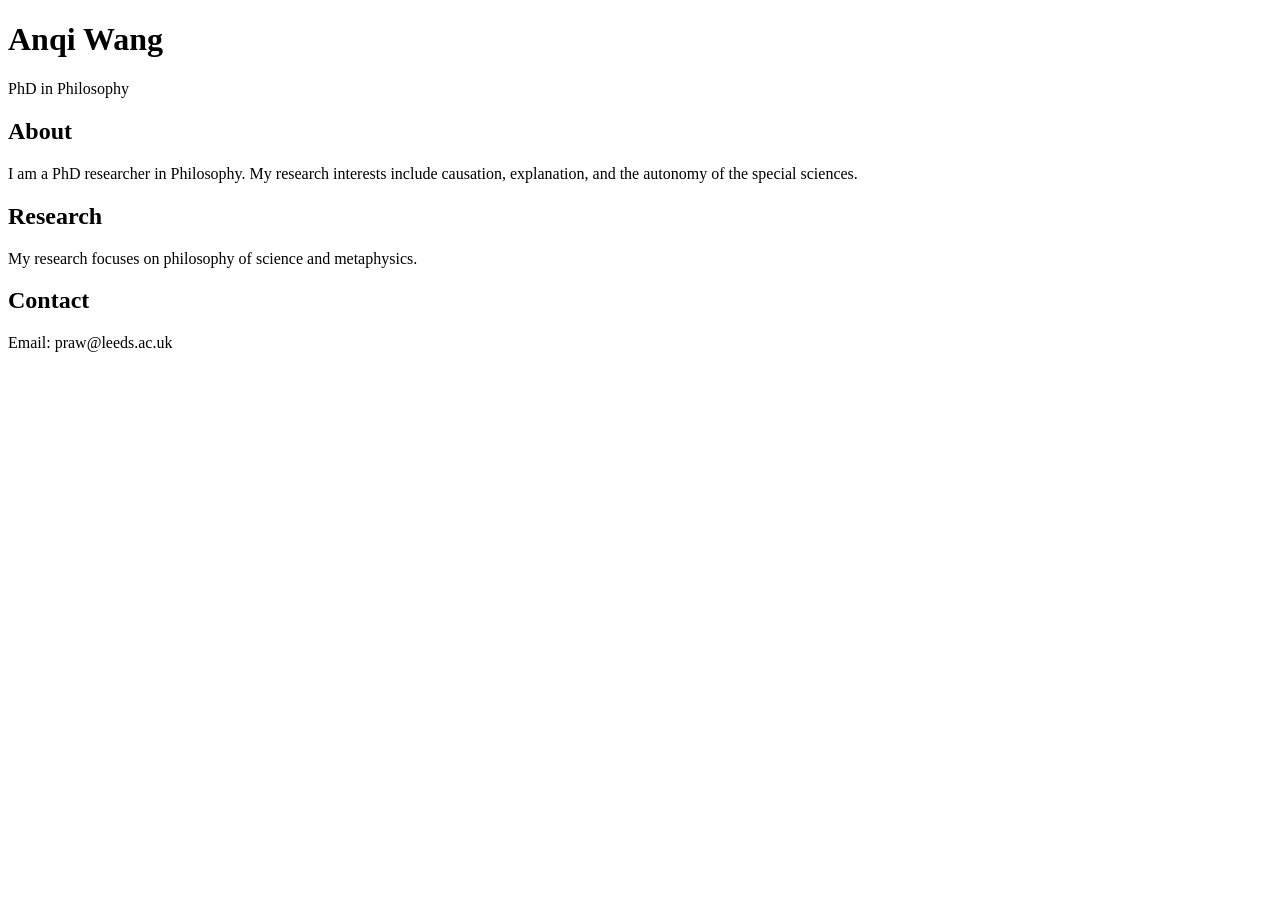
==== index.html @ f486de0d "Create index.html" ====
<!DOCTYPE html>
<html lang="en">
<head>
    <meta charset="UTF-8">
    <meta name="viewport" content="width=device-width, initial-scale=1.0">
    <title>Anqi Wang</title>
</head>

<body>

    <h1>Anqi Wang</h1>

    <p>
        PhD in Philosophy
    </p>

    <h2>About</h2>

    <p>
        I am a PhD researcher in Philosophy.
        My research interests include causation, explanation,
        and the autonomy of the special sciences.
    </p>

    <h2>Research</h2>

    <p>
        My research focuses on philosophy of science and metaphysics.
    </p>

    <h2>Contact</h2>

    <p>
        Email: praw@leeds.ac.uk
    </p>

</body>
</html>
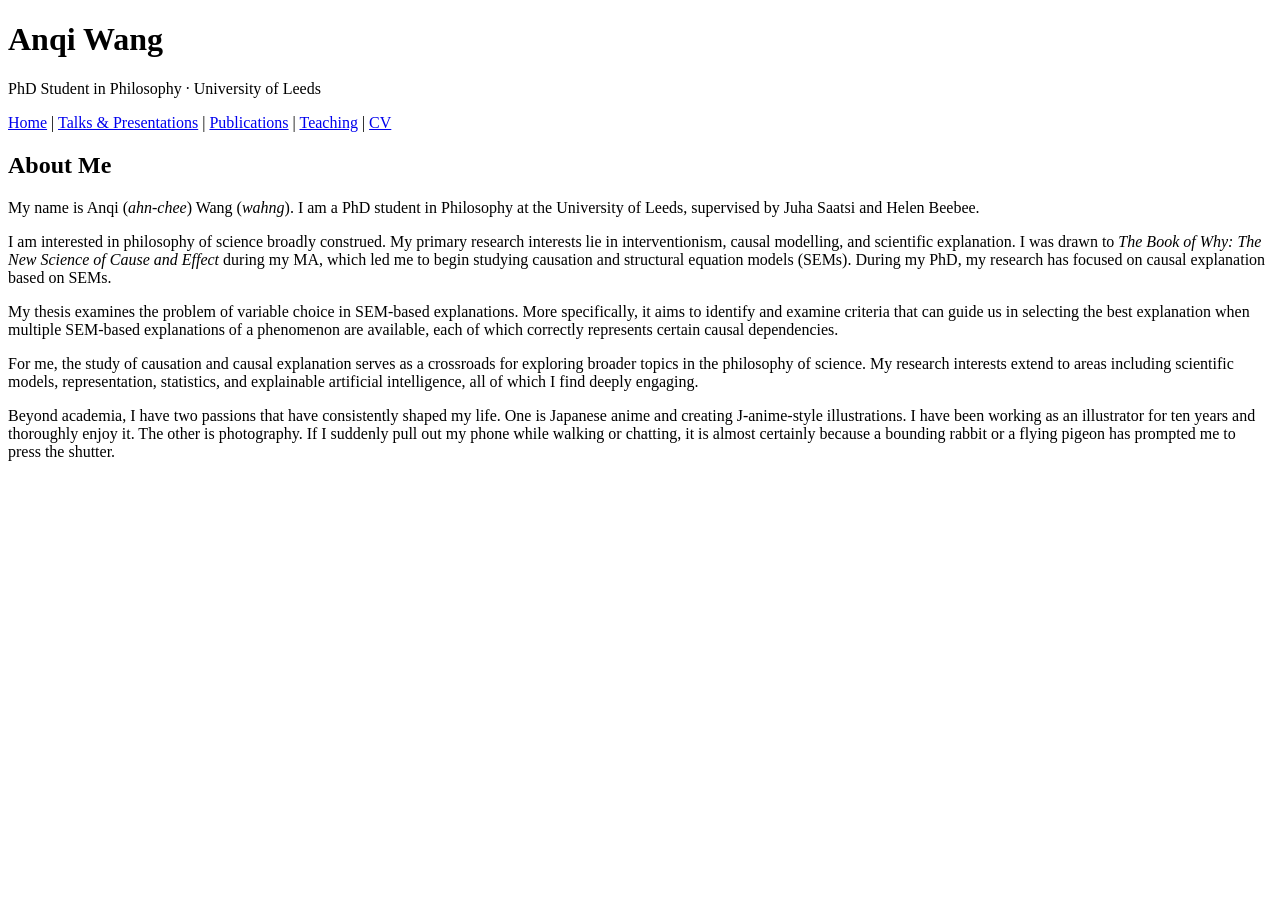
==== commit 965547f8: "Update index.html" ====
--- a/index.html
+++ b/index.html
@@ -3,36 +3,71 @@
 <head>
     <meta charset="UTF-8">
     <meta name="viewport" content="width=device-width, initial-scale=1.0">
-    <title>Anqi Wang</title>
+    <title>Anqi Wang | Philosophy</title>
 </head>
 
 <body>
 
-    <h1>Anqi Wang</h1>
+    <header>
+        <h1>Anqi Wang</h1>
+        <p>PhD Student in Philosophy · University of Leeds</p>
 
-    <p>
-        PhD in Philosophy
-    </p>
+        <nav>
+            <a href="index.html">Home</a> |
+            <a href="talks.html">Talks & Presentations</a> |
+            <a href="publications.html">Publications</a> |
+            <a href="teaching.html">Teaching</a> |
+            <a href="cv.html">CV</a>
+        </nav>
+    </header>
 
-    <h2>About</h2>
+    <main>
 
-    <p>
-        I am a PhD researcher in Philosophy.
-        My research interests include causation, explanation,
-        and the autonomy of the special sciences.
-    </p>
+        <h2>About Me</h2>
 
-    <h2>Research</h2>
+        <p>
+            My name is Anqi (<em>ahn-chee</em>) Wang (<em>wahng</em>).
+            I am a PhD student in Philosophy at the University of Leeds,
+            supervised by Juha Saatsi and Helen Beebee.
+        </p>
 
-    <p>
-        My research focuses on philosophy of science and metaphysics.
-    </p>
+        <p>
+            I am interested in philosophy of science broadly construed.
+            My primary research interests lie in interventionism, causal
+            modelling, and scientific explanation. I was drawn to
+            <em>The Book of Why: The New Science of Cause and Effect</em>
+            during my MA, which led me to begin studying causation and
+            structural equation models (SEMs). During my PhD, my research
+            has focused on causal explanation based on SEMs.
+        </p>
 
-    <h2>Contact</h2>
+        <p>
+            My thesis examines the problem of variable choice in SEM-based
+            explanations. More specifically, it aims to identify and examine
+            criteria that can guide us in selecting the best explanation when
+            multiple SEM-based explanations of a phenomenon are available,
+            each of which correctly represents certain causal dependencies.
+        </p>
 
-    <p>
-        Email: praw@leeds.ac.uk
-    </p>
+        <p>
+            For me, the study of causation and causal explanation serves as
+            a crossroads for exploring broader topics in the philosophy of
+            science. My research interests extend to areas including
+            scientific models, representation, statistics, and explainable
+            artificial intelligence, all of which I find deeply engaging.
+        </p>
+
+        <p>
+            Beyond academia, I have two passions that have consistently
+            shaped my life. One is Japanese anime and creating J-anime-style
+            illustrations. I have been working as an illustrator for ten
+            years and thoroughly enjoy it. The other is photography. If I
+            suddenly pull out my phone while walking or chatting, it is
+            almost certainly because a bounding rabbit or a flying pigeon
+            has prompted me to press the shutter.
+        </p>
+
+    </main>
 
 </body>
 </html>
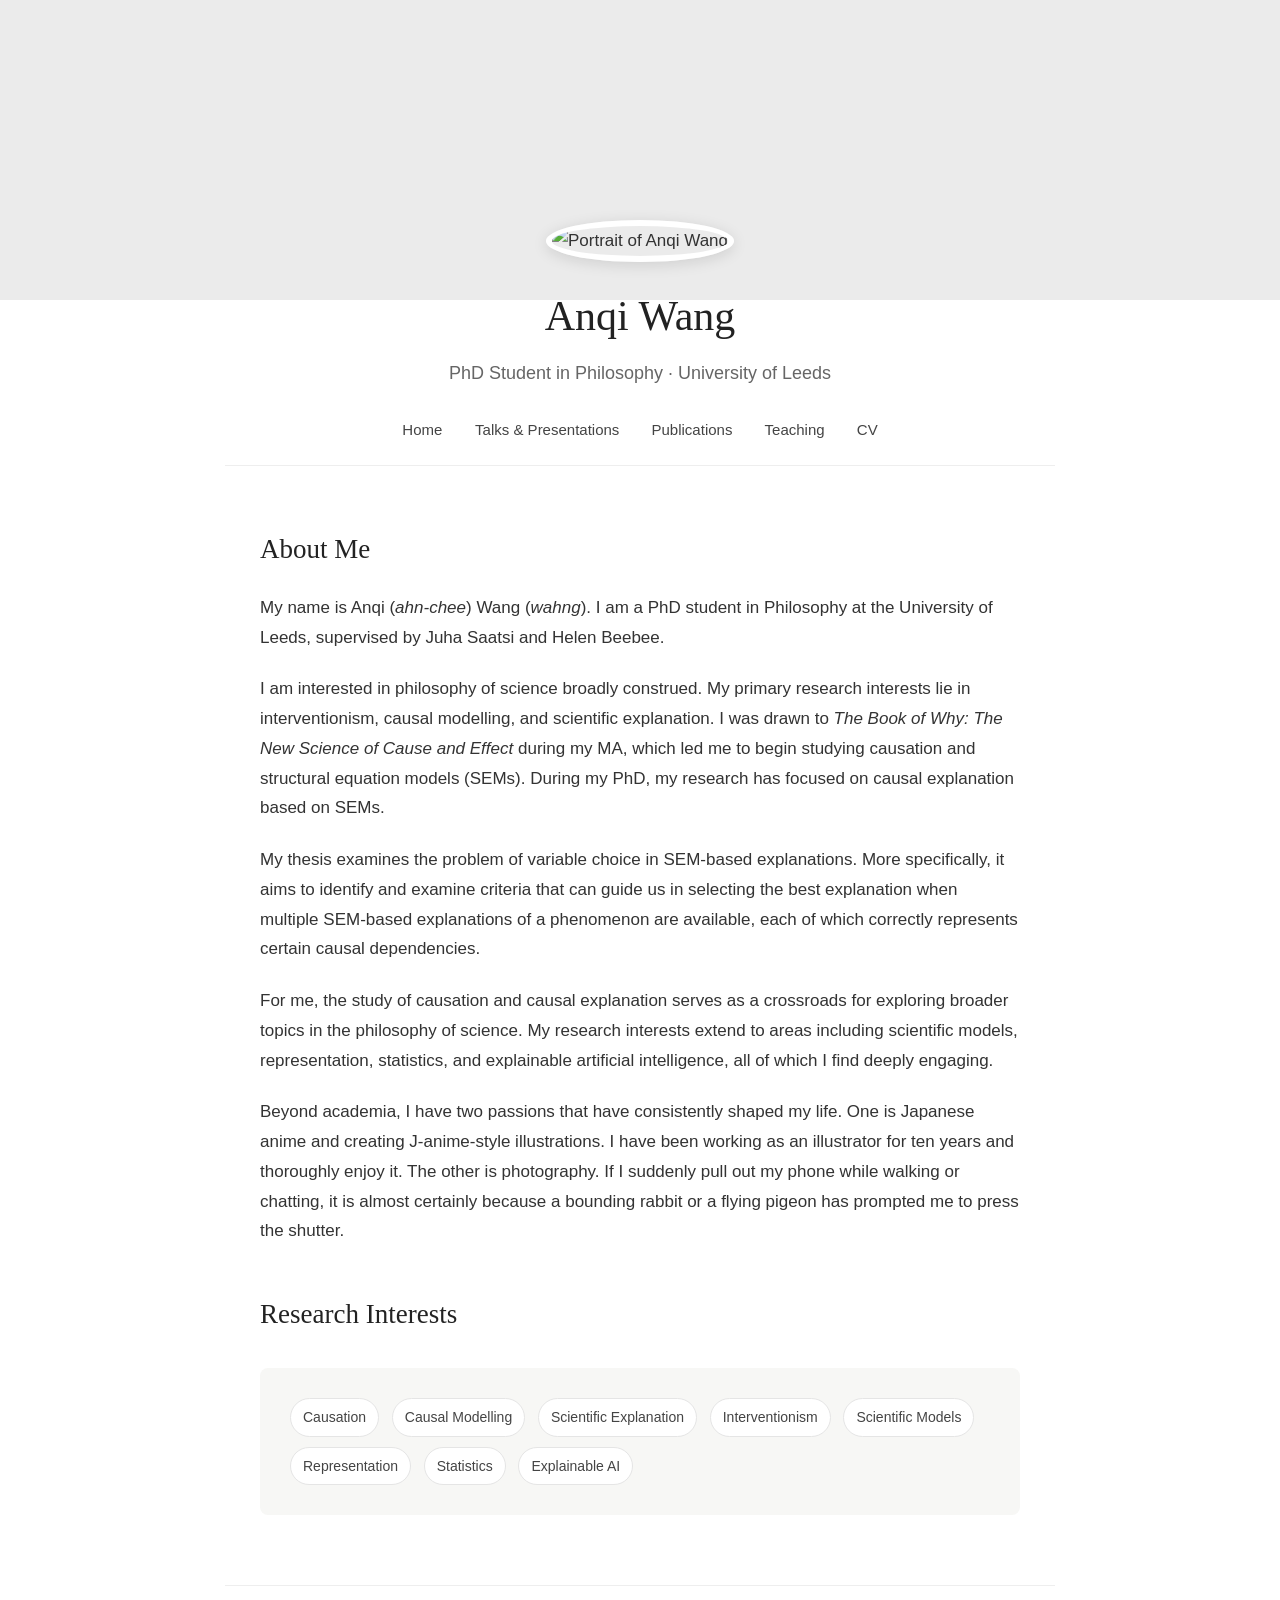
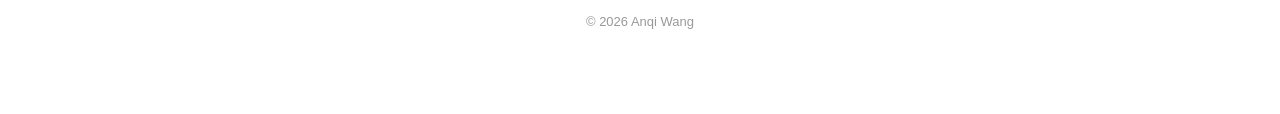
==== commit f2f0350f: "index.html" ====
--- a/index.html
+++ b/index.html
@@ -1,73 +1,159 @@
 <!DOCTYPE html>
 <html lang="en">
+
 <head>
+
     <meta charset="UTF-8">
-    <meta name="viewport" content="width=device-width, initial-scale=1.0">
+
+    <meta name="viewport"
+          content="width=device-width, initial-scale=1.0">
+
     <title>Anqi Wang | Philosophy</title>
+
+    <link rel="stylesheet" href="style.css">
+
 </head>
+
 
 <body>
 
-    <header>
-        <h1>Anqi Wang</h1>
-        <p>PhD Student in Philosophy · University of Leeds</p>
+    <!-- Cover image -->
+    <div class="cover"></div>
 
+
+    <div class="container">
+
+        <!-- Profile -->
+        <section class="profile">
+
+            <img
+                src="images/profile.jpg"
+                alt="Portrait of Anqi Wang"
+                class="profile-photo"
+            >
+
+            <h1>Anqi Wang</h1>
+
+            <div class="subtitle">
+                PhD Student in Philosophy · University of Leeds
+            </div>
+
+        </section>
+
+
+        <!-- Navigation -->
         <nav>
-            <a href="index.html">Home</a> |
-            <a href="talks.html">Talks & Presentations</a> |
-            <a href="publications.html">Publications</a> |
-            <a href="teaching.html">Teaching</a> |
-            <a href="cv.html">CV</a>
+
+            <a href="index.html">Home</a>
+
+            <a href="talks.html">
+                Talks &amp; Presentations
+            </a>
+
+            <a href="publications.html">
+                Publications
+            </a>
+
+            <a href="teaching.html">
+                Teaching
+            </a>
+
+            <a href="cv.html">
+                CV
+            </a>
+
         </nav>
-    </header>
 
-    <main>
 
-        <h2>About Me</h2>
+        <!-- Main content -->
+        <main>
 
-        <p>
-            My name is Anqi (<em>ahn-chee</em>) Wang (<em>wahng</em>).
-            I am a PhD student in Philosophy at the University of Leeds,
-            supervised by Juha Saatsi and Helen Beebee.
-        </p>
+            <h2>About Me</h2>
 
-        <p>
-            I am interested in philosophy of science broadly construed.
-            My primary research interests lie in interventionism, causal
-            modelling, and scientific explanation. I was drawn to
-            <em>The Book of Why: The New Science of Cause and Effect</em>
-            during my MA, which led me to begin studying causation and
-            structural equation models (SEMs). During my PhD, my research
-            has focused on causal explanation based on SEMs.
-        </p>
+            <p>
+                My name is Anqi (<em>ahn-chee</em>) Wang
+                (<em>wahng</em>). I am a PhD student in Philosophy
+                at the University of Leeds, supervised by Juha Saatsi
+                and Helen Beebee.
+            </p>
 
-        <p>
-            My thesis examines the problem of variable choice in SEM-based
-            explanations. More specifically, it aims to identify and examine
-            criteria that can guide us in selecting the best explanation when
-            multiple SEM-based explanations of a phenomenon are available,
-            each of which correctly represents certain causal dependencies.
-        </p>
 
-        <p>
-            For me, the study of causation and causal explanation serves as
-            a crossroads for exploring broader topics in the philosophy of
-            science. My research interests extend to areas including
-            scientific models, representation, statistics, and explainable
-            artificial intelligence, all of which I find deeply engaging.
-        </p>
+            <p>
+                I am interested in philosophy of science broadly construed.
+                My primary research interests lie in interventionism,
+                causal modelling, and scientific explanation. I was drawn
+                to <em>The Book of Why: The New Science of Cause and Effect</em>
+                during my MA, which led me to begin studying causation and
+                structural equation models (SEMs). During my PhD, my research
+                has focused on causal explanation based on SEMs.
+            </p>
 
-        <p>
-            Beyond academia, I have two passions that have consistently
-            shaped my life. One is Japanese anime and creating J-anime-style
-            illustrations. I have been working as an illustrator for ten
-            years and thoroughly enjoy it. The other is photography. If I
-            suddenly pull out my phone while walking or chatting, it is
-            almost certainly because a bounding rabbit or a flying pigeon
-            has prompted me to press the shutter.
-        </p>
 
-    </main>
+            <p>
+                My thesis examines the problem of variable choice in
+                SEM-based explanations. More specifically, it aims to
+                identify and examine criteria that can guide us in selecting
+                the best explanation when multiple SEM-based explanations
+                of a phenomenon are available, each of which correctly
+                represents certain causal dependencies.
+            </p>
+
+
+            <p>
+                For me, the study of causation and causal explanation
+                serves as a crossroads for exploring broader topics in the
+                philosophy of science. My research interests extend to areas
+                including scientific models, representation, statistics,
+                and explainable artificial intelligence, all of which I find
+                deeply engaging.
+            </p>
+
+
+            <p>
+                Beyond academia, I have two passions that have consistently
+                shaped my life. One is Japanese anime and creating
+                J-anime-style illustrations. I have been working as an
+                illustrator for ten years and thoroughly enjoy it.
+                The other is photography. If I suddenly pull out my phone
+                while walking or chatting, it is almost certainly because
+                a bounding rabbit or a flying pigeon has prompted me to
+                press the shutter.
+            </p>
+
+
+            <h2>Research Interests</h2>
+
+            <div class="research-interests">
+
+                <span>Causation</span>
+
+                <span>Causal Modelling</span>
+
+                <span>Scientific Explanation</span>
+
+                <span>Interventionism</span>
+
+                <span>Scientific Models</span>
+
+                <span>Representation</span>
+
+                <span>Statistics</span>
+
+                <span>Explainable AI</span>
+
+            </div>
+
+        </main>
+
+
+        <footer>
+
+            © 2026 Anqi Wang
+
+        </footer>
+
+    </div>
 
 </body>
+
 </html>
--- a/style.css
+++ b/style.css
@@ -0,0 +1,219 @@
+/* =========================
+   General
+   ========================= */
+
+* {
+    box-sizing: border-box;
+}
+
+body {
+    margin: 0;
+    background-color: #ffffff;
+    color: #333333;
+    font-family: -apple-system, BlinkMacSystemFont, "Segoe UI",
+                 Helvetica, Arial, sans-serif;
+    line-height: 1.75;
+    font-size: 17px;
+}
+
+/* =========================
+   Cover
+   ========================= */
+
+.cover {
+    width: 100%;
+    height: 300px;
+
+    background-image: url("images/cover.jpg");
+    background-size: cover;
+    background-position: center;
+
+    position: relative;
+}
+
+/* A subtle overlay makes text/images easier to read */
+.cover::after {
+    content: "";
+    position: absolute;
+    inset: 0;
+    background: rgba(0, 0, 0, 0.08);
+}
+
+/* =========================
+   Main container
+   ========================= */
+
+.container {
+    max-width: 900px;
+    margin: 0 auto;
+    padding: 0 35px 80px 35px;
+}
+
+/* =========================
+   Profile
+   ========================= */
+
+.profile {
+    text-align: center;
+    margin-top: -80px;
+    position: relative;
+    z-index: 2;
+}
+
+.profile-photo {
+    width: 150px;
+    height: 150px;
+
+    object-fit: cover;
+
+    border-radius: 50%;
+
+    border: 6px solid white;
+
+    box-shadow: 0 3px 15px rgba(0, 0, 0, 0.12);
+}
+
+.profile h1 {
+    font-family: Georgia, "Times New Roman", serif;
+    font-size: 42px;
+    font-weight: 500;
+    margin: 18px 0 5px 0;
+    color: #222222;
+}
+
+.subtitle {
+    font-size: 18px;
+    color: #666666;
+    margin-bottom: 25px;
+}
+
+/* =========================
+   Navigation
+   ========================= */
+
+nav {
+    text-align: center;
+    margin: 25px 0 60px 0;
+    padding-bottom: 20px;
+    border-bottom: 1px solid #eeeeee;
+}
+
+nav a {
+    color: #444444;
+    text-decoration: none;
+    margin: 0 14px;
+    font-size: 15px;
+    font-weight: 500;
+}
+
+nav a:hover {
+    color: #315f8c;
+}
+
+/* =========================
+   Content
+   ========================= */
+
+main {
+    max-width: 760px;
+    margin: 0 auto;
+}
+
+h2 {
+    font-family: Georgia, "Times New Roman", serif;
+    font-size: 27px;
+    font-weight: 500;
+    color: #222222;
+
+    margin-top: 45px;
+    margin-bottom: 20px;
+}
+
+p {
+    margin-bottom: 22px;
+}
+
+em {
+    font-style: italic;
+}
+
+/* =========================
+   Research interests
+   ========================= */
+
+.research-interests {
+    margin: 30px 0;
+    padding: 25px 30px;
+
+    background-color: #f7f7f5;
+
+    border-radius: 8px;
+
+    color: #444444;
+}
+
+.research-interests span {
+    display: inline-block;
+    margin: 5px 8px 5px 0;
+
+    padding: 6px 12px;
+
+    background-color: white;
+
+    border: 1px solid #e5e5e5;
+
+    border-radius: 20px;
+
+    font-size: 14px;
+}
+
+/* =========================
+   Footer
+   ========================= */
+
+footer {
+    text-align: center;
+    color: #999999;
+    font-size: 13px;
+    margin-top: 70px;
+    padding-top: 25px;
+    border-top: 1px solid #eeeeee;
+}
+
+/* =========================
+   Mobile
+   ========================= */
+
+@media (max-width: 650px) {
+
+    .cover {
+        height: 220px;
+    }
+
+    .container {
+        padding-left: 20px;
+        padding-right: 20px;
+    }
+
+    .profile {
+        margin-top: -60px;
+    }
+
+    .profile-photo {
+        width: 120px;
+        height: 120px;
+    }
+
+    .profile h1 {
+        font-size: 34px;
+    }
+
+    nav a {
+        display: inline-block;
+        margin: 5px 8px;
+    }
+
+    body {
+        font-size: 16px;
+    }
+}
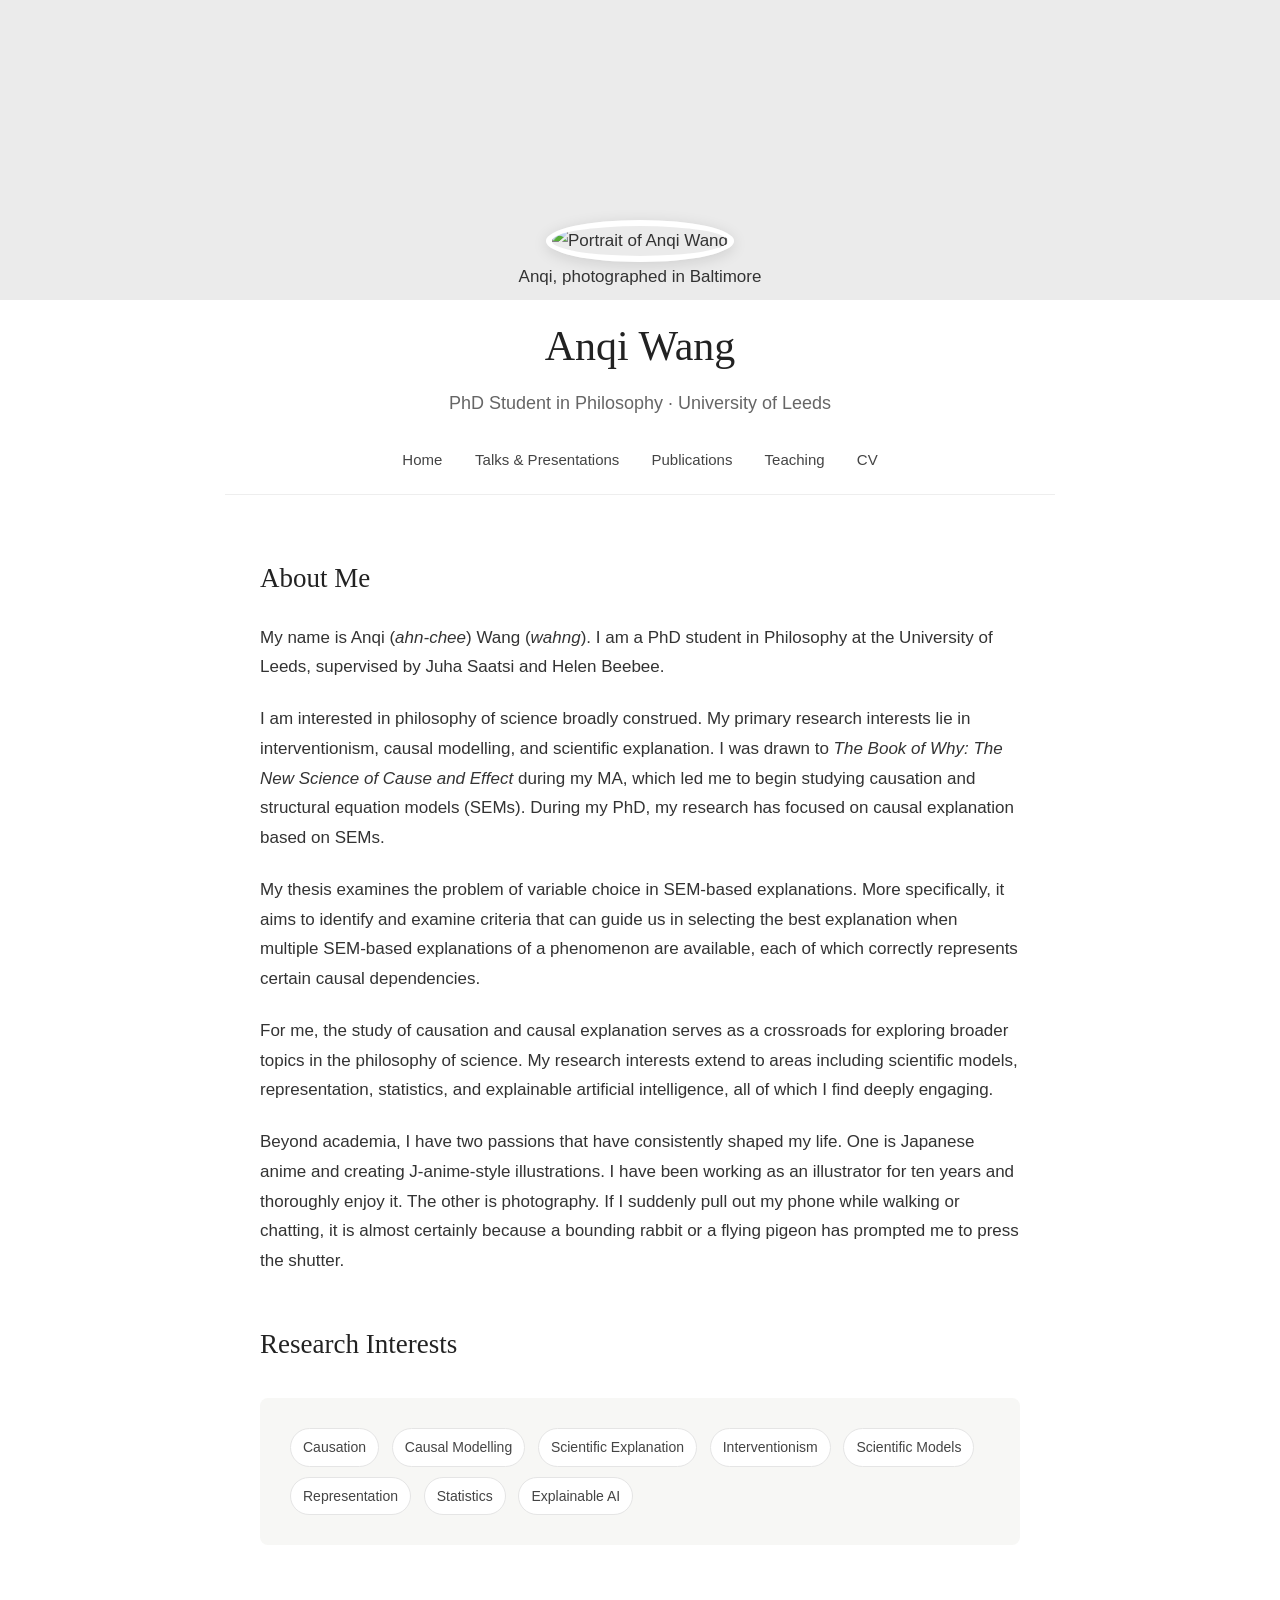
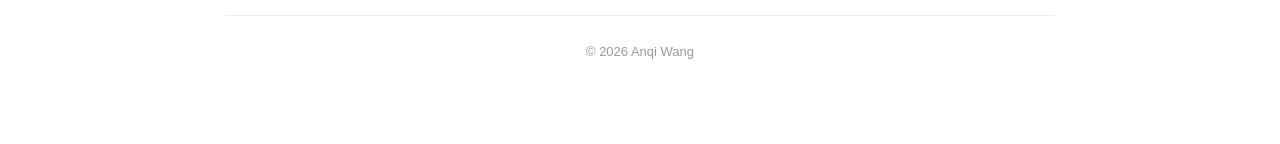
==== commit 73af1e0a: "index.html" ====
--- a/index.html
+++ b/index.html
@@ -31,7 +31,9 @@
                 alt="Portrait of Anqi Wang"
                 class="profile-photo"
             >
-
+<div class="photo-caption">
+    Anqi, photographed in Baltimore
+</div>
             <h1>Anqi Wang</h1>
 
             <div class="subtitle">
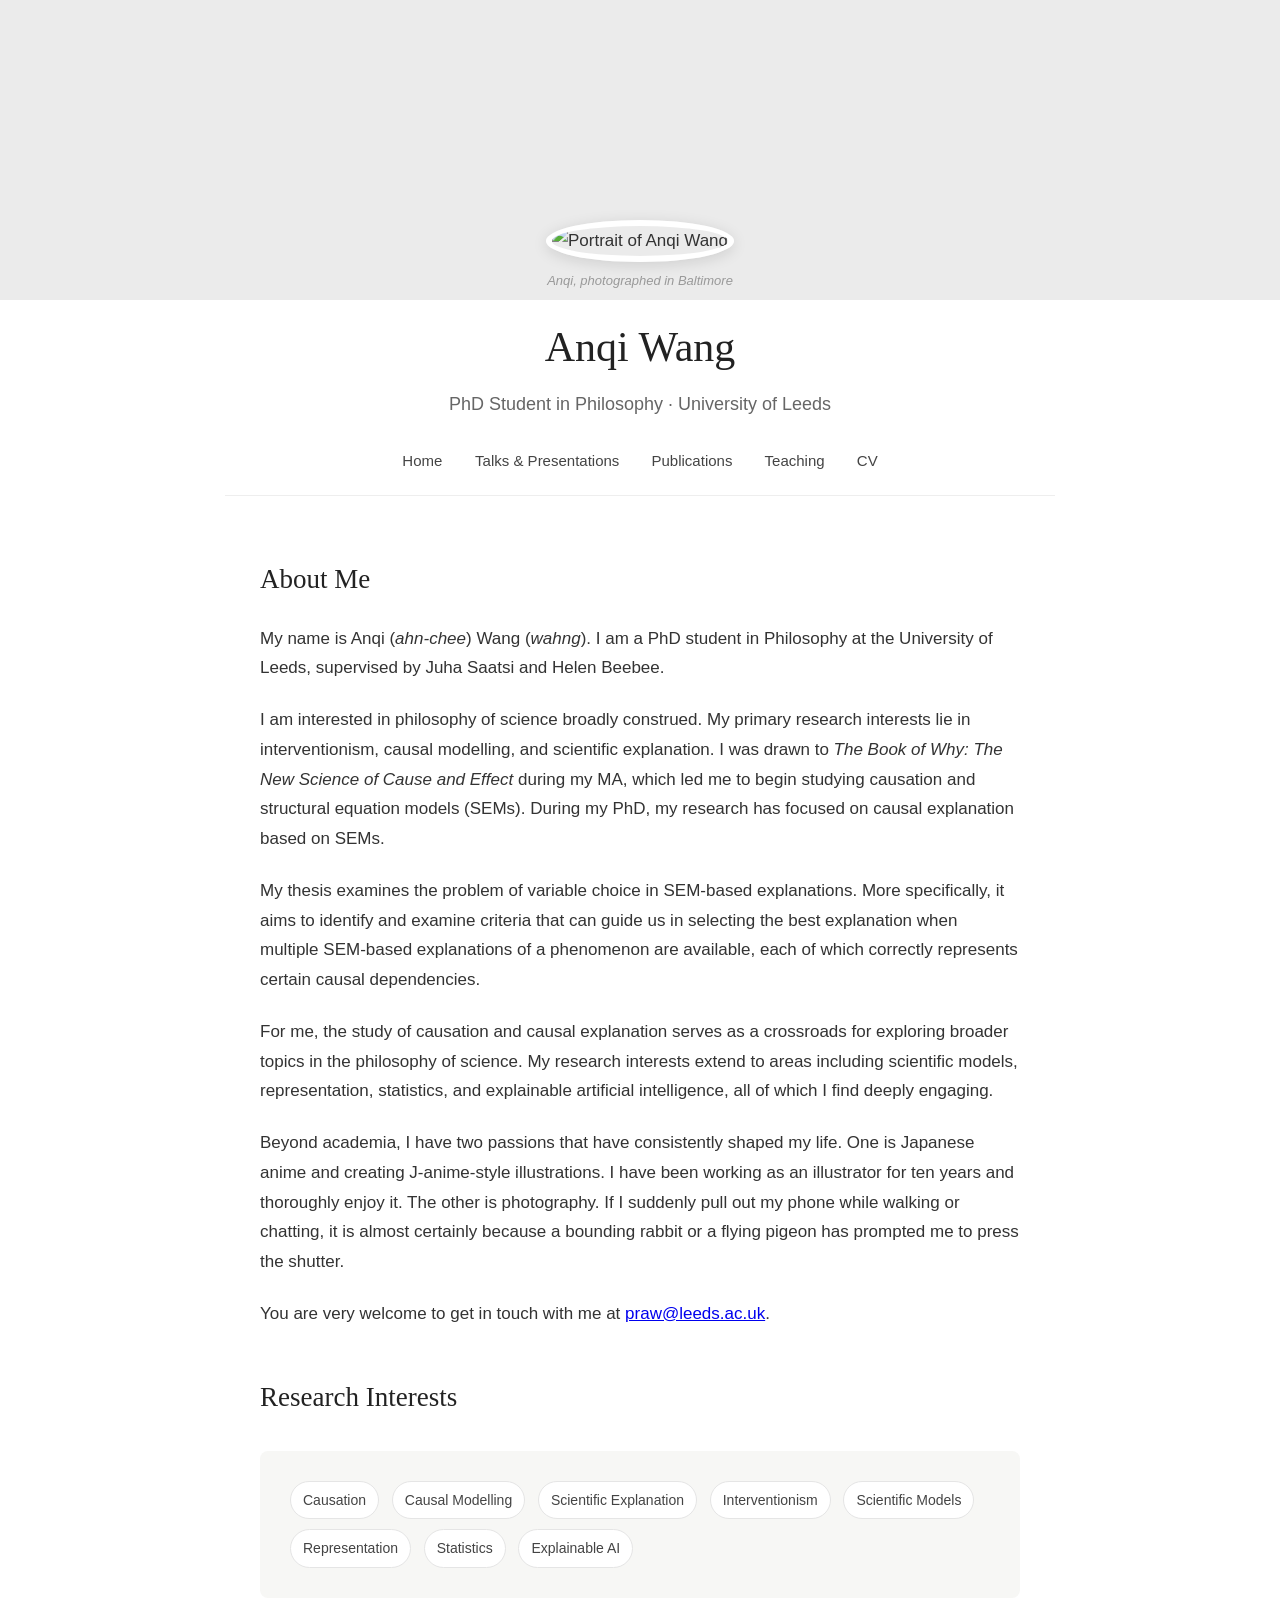
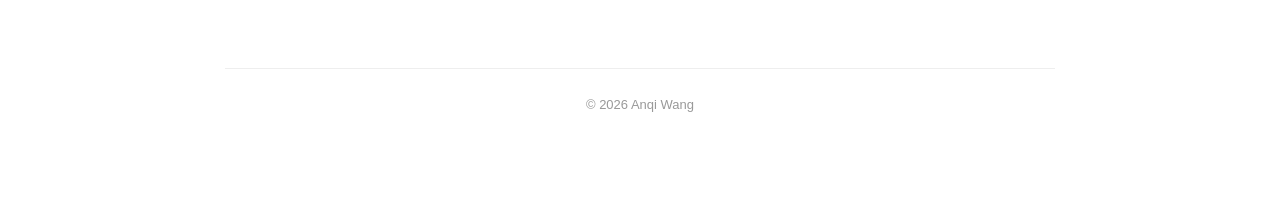
==== commit 45ca528b: "Update index.html" ====
--- a/index.html
+++ b/index.html
@@ -121,6 +121,10 @@
                 a bounding rabbit or a flying pigeon has prompted me to
                 press the shutter.
             </p>
+            <p>
+                You are very welcome to get in touch with me at
+                <a href="mailto:praw@leeds.ac.uk">praw@leeds.ac.uk</a>.
+            </p>
 
 
             <h2>Research Interests</h2>
--- a/style.css
+++ b/style.css
@@ -86,7 +86,13 @@
     color: #666666;
     margin-bottom: 25px;
 }
-
+.photo-caption {
+    font-size: 13px;
+    color: #999999;
+    margin-top: 8px;
+    margin-bottom: 10px;
+    font-style: italic;
+}
 /* =========================
    Navigation
    ========================= */
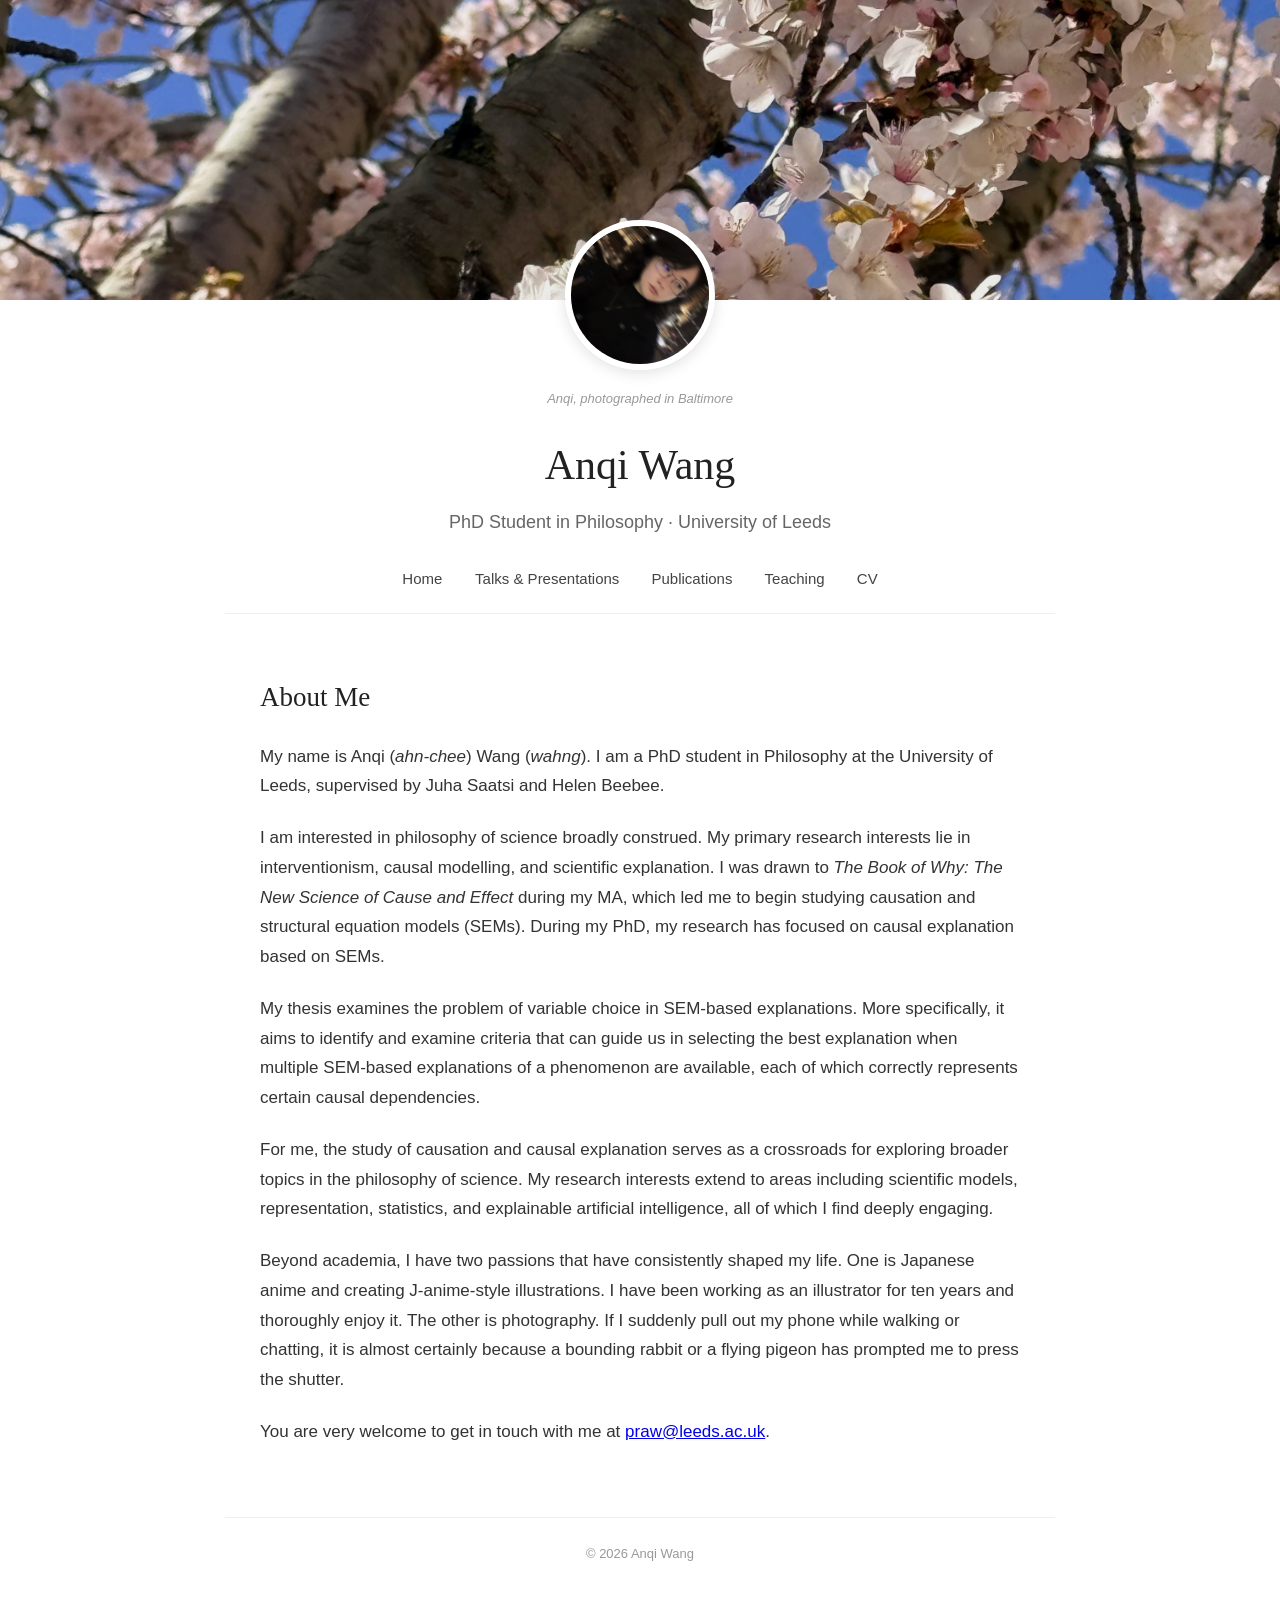
==== commit 1f8d8059: "Update index.html" ====
--- a/index.html
+++ b/index.html
@@ -127,28 +127,6 @@
             </p>
 
 
-            <h2>Research Interests</h2>
-
-            <div class="research-interests">
-
-                <span>Causation</span>
-
-                <span>Causal Modelling</span>
-
-                <span>Scientific Explanation</span>
-
-                <span>Interventionism</span>
-
-                <span>Scientific Models</span>
-
-                <span>Representation</span>
-
-                <span>Statistics</span>
-
-                <span>Explainable AI</span>
-
-            </div>
-
         </main>
 
 
